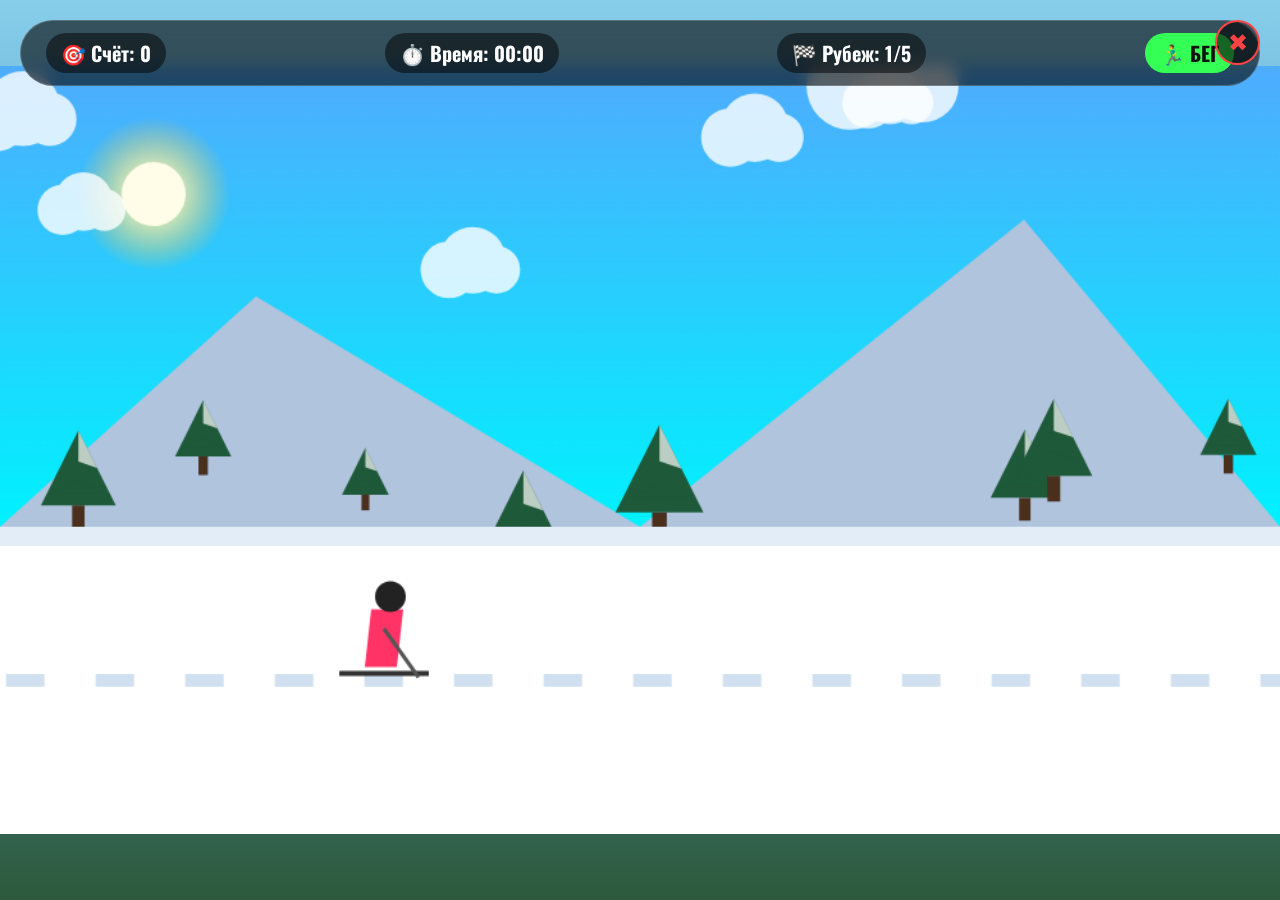
==== html/game.html @ 252f54a9 "Add files via upload" ====
<!DOCTYPE html>
<html lang="ru">
<head>
    <meta charset="UTF-8">
    <meta name="viewport" content="width=device-width, initial-scale=1.0">
    <title>Математический Биатлон — Игра</title>
    <link href="https://fonts.googleapis.com/css2?family=Oswald:wght@500;700&display=swap" rel="stylesheet">
    <link rel="stylesheet" href="../css/game.css">
</head>
<body>

    <div id="game-screen" class="screen active">
        <canvas id="gameCanvas" width="1000" height="600"></canvas>
        
        <!-- Панель информации (HUD) -->
        <div class="game-hud">
            <div class="hud-item">🎯 Счёт: <span id="score">0</span></div>
            <div class="hud-item">⏱️ Время: <span id="timer">00:00</span></div>
            <div class="hud-item">🏁 Рубеж: <span id="lap">1</span>/<span id="totalLaps">5</span></div>
            <div class="hud-item status" id="status">🏃‍♂️ БЕГ</div>
        </div>

        <!-- Кнопка выхода (закрыть окно) -->
        <button id="game-exit" class="game-exit-btn">✖</button>
    </div>

    <!-- Модальное окно РЕЗУЛЬТАТОВ -->
    <div id="result-modal" class="result-modal-overlay hidden">
        <div class="result-modal-content">
            <h2 class="result-title" id="result-title">🏆 ПОБЕДА!</h2>
            <div class="result-grade" id="result-grade">Отлично</div>
            <div class="result-stats">
                <div class="stat-row"><span>🎯 Счёт:</span> <span id="result-score">0</span></div>
                <div class="stat-row"><span>✅ Правильных:</span> <span id="result-correct">0</span></div>
                <div class="stat-row"><span>❌ Ошибок:</span> <span id="result-wrong">0</span></div>
                <div class="stat-row"><span>📊 Точность:</span> <span id="result-accuracy">0%</span></div>
                <div class="stat-row"><span>⏱️ Время:</span> <span id="result-time">00:00</span></div>
            </div>
            <div class="result-buttons">
                <button id="result-restart" class="result-btn restart-btn">🔄 Играть снова</button>
                <button id="result-menu" class="result-btn menu-btn">🏠 В меню</button>
            </div>
        </div>
    </div>

    <!-- Подключаем модули игры -->
    <script src="/js/config.js"></script>
    <script src="/js/audio.js"></script>
    <script src="/js/problems.js"></script>
    <script src="/js/gameState.js"></script>
    <script src="/js/render.js"></script>
    <script src="/js/input.js"></script>
    <script src="/js/gameLoop.js"></script>
    <script src="/js/gameMain.js"></script>   <!-- переименованный игровой main -->
</body>
</html>
---- css/game.css ----
* {
    margin: 0;
    padding: 0;
    box-sizing: border-box;
}

body {
    width: 100vw;
    height: 100vh;
    overflow: hidden;
    background: #0a2f1f;
    display: flex;
    justify-content: center;
    align-items: center;
}

#game-screen {
    position: relative;
    width: 100%;
    height: 100%;
    display: flex;
    justify-content: center;
    align-items: center;
    overflow: hidden;
}

#gameCanvas {
    position: absolute;
    top: 0;
    left: 0;
    width: 100%;
    height: 100%;
    object-fit: contain;
    background: linear-gradient(180deg, #87CEEB 0%, #4a90b8 50%, #2d5a3b 100%);
    cursor: crosshair;
}

/* HUD панель */
.game-hud {
    position: absolute;
    top: 20px;
    left: 20px;
    right: 20px;
    display: flex;
    justify-content: space-between;
    background: rgba(0, 0, 0, 0.6);
    backdrop-filter: blur(8px);
    padding: 12px 25px;
    border-radius: 50px;
    color: white;
    font-family: 'Oswald', sans-serif;
    font-size: 20px;
    font-weight: bold;
    z-index: 20;
    border: 1px solid rgba(255,255,255,0.2);
}

.hud-item {
    background: rgba(0,0,0,0.5);
    padding: 5px 15px;
    border-radius: 30px;
}

.hud-item.status {
    background: #33ff55;
    color: #111;
}

/* Кнопка выхода из игры */
.game-exit-btn {
    position: absolute;
    top: 20px;
    right: 20px;
    width: 45px;
    height: 45px;
    border-radius: 50%;
    background: rgba(0,0,0,0.6);
    border: 2px solid #ff4444;
    color: #ff4444;
    font-size: 24px;
    cursor: pointer;
    z-index: 30;
    transition: all 0.2s;
    display: flex;
    align-items: center;
    justify-content: center;
}

.game-exit-btn:hover {
    background: #ff4444;
    color: white;
    transform: scale(1.05);
}

/* Модальное окно результатов */
.result-modal-overlay {
    position: fixed;
    top: 0; left: 0; width: 100vw; height: 100vh;
    background-color: rgba(0, 0, 0, 0.8);
    backdrop-filter: blur(5px);
    display: flex;
    justify-content: center;
    align-items: center;
    z-index: 100;
    opacity: 1;
    transition: opacity 0.3s ease;
}

.result-modal-overlay.hidden {
    opacity: 0;
    pointer-events: none;
}

.result-modal-content {
    background: linear-gradient(145deg, #1a3a2a, #0d2818);
    border: 3px solid #ffd700;
    border-radius: 30px;
    padding: 30px 40px;
    max-width: 450px;
    width: 90%;
    box-shadow: 0 0 40px rgba(255, 215, 0, 0.3);
    color: white;
    font-family: 'Oswald', sans-serif;
    text-align: center;
}

.result-title {
    font-size: 42px;
    margin-bottom: 10px;
    text-shadow: 2px 2px 4px rgba(0,0,0,0.5);
}

.result-grade {
    font-size: 64px;
    font-weight: bold;
    color: #ffd700;
    text-shadow: 0 0 20px rgba(255,215,0,0.8);
    margin-bottom: 20px;
}

.result-stats {
    background: rgba(0,0,0,0.3);
    border-radius: 20px;
    padding: 20px;
    margin-bottom: 25px;
}

.stat-row {
    display: flex;
    justify-content: space-between;
    font-size: 20px;
    margin-bottom: 10px;
    border-bottom: 1px dashed rgba(255,255,255,0.2);
    padding-bottom: 5px;
}

.stat-row:last-child {
    border-bottom: none;
    margin-bottom: 0;
}

.result-buttons {
    display: flex;
    gap: 15px;
    justify-content: center;
}

.result-btn {
    font-family: 'Oswald', sans-serif;
    font-size: 18px;
    padding: 12px 25px;
    border: none;
    border-radius: 40px;
    cursor: pointer;
    font-weight: bold;
    transition: all 0.2s;
}

.restart-btn {
    background: #33ff55;
    color: #111;
}

.restart-btn:hover {
    background: #00cc44;
    transform: scale(1.05);
}

.menu-btn {
    background: #ffaa00;
    color: #111;
}

.menu-btn:hover {
    background: #ff8800;
    transform: scale(1.05);
}
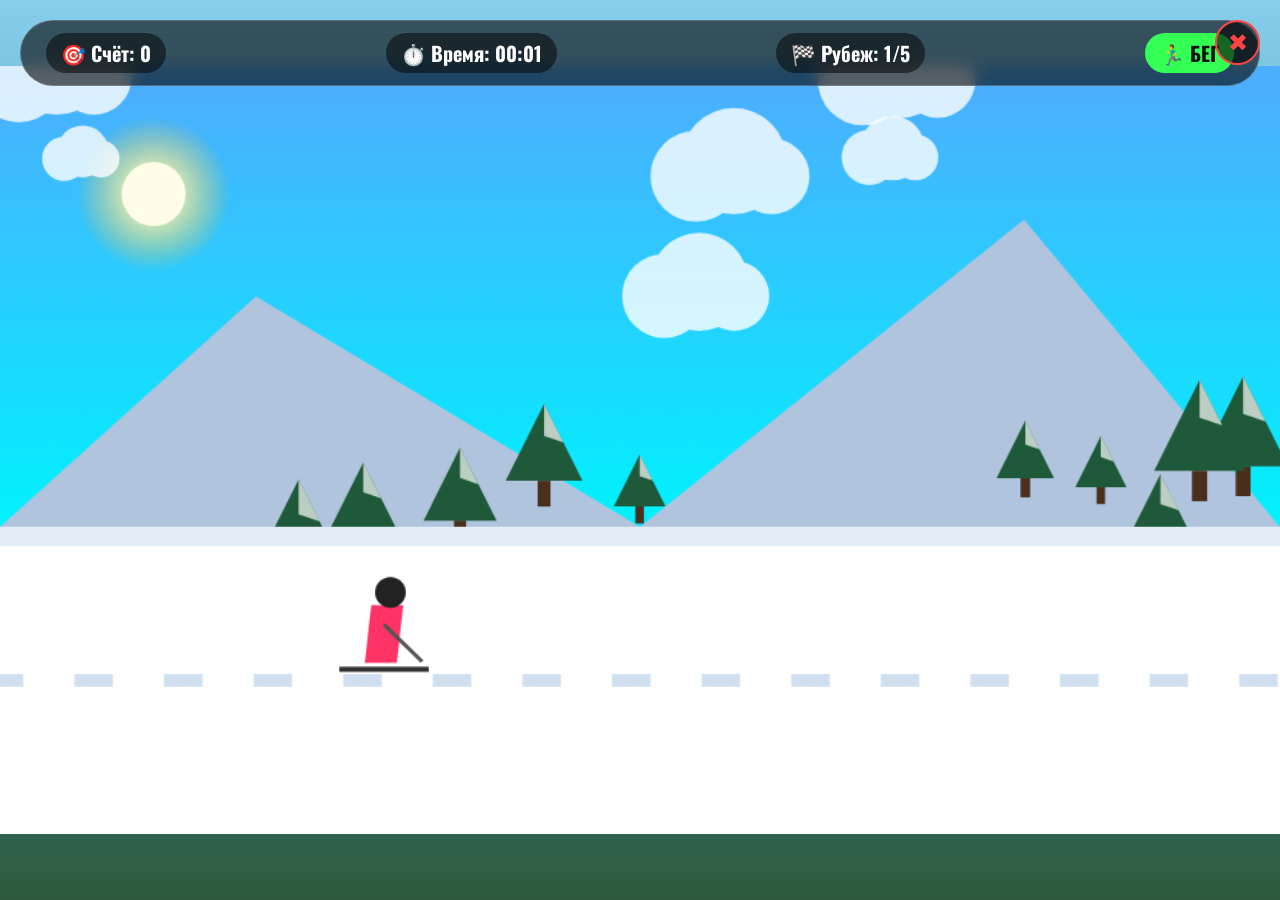
==== commit 9ac19093: "Add files via upload" ====
--- a/html/game.html
+++ b/html/game.html
@@ -44,13 +44,13 @@
     </div>
 
     <!-- Подключаем модули игры -->
-    <script src="/js/config.js"></script>
-    <script src="/js/audio.js"></script>
-    <script src="/js/problems.js"></script>
-    <script src="/js/gameState.js"></script>
-    <script src="/js/render.js"></script>
-    <script src="/js/input.js"></script>
-    <script src="/js/gameLoop.js"></script>
-    <script src="/js/gameMain.js"></script>   <!-- переименованный игровой main -->
+    <script src="../js/config.js"></script>
+    <script src="../js/audio.js"></script>
+    <script src="../js/problems.js"></script>
+    <script src="../js/gameState.js"></script>
+    <script src="../js/render.js"></script>
+    <script src="../js/input.js"></script>
+    <script src="../js/gameLoop.js"></script>
+    <script src="../js/gameMain.js"></script>   <!-- переименованный игровой main -->
 </body>
 </html>
